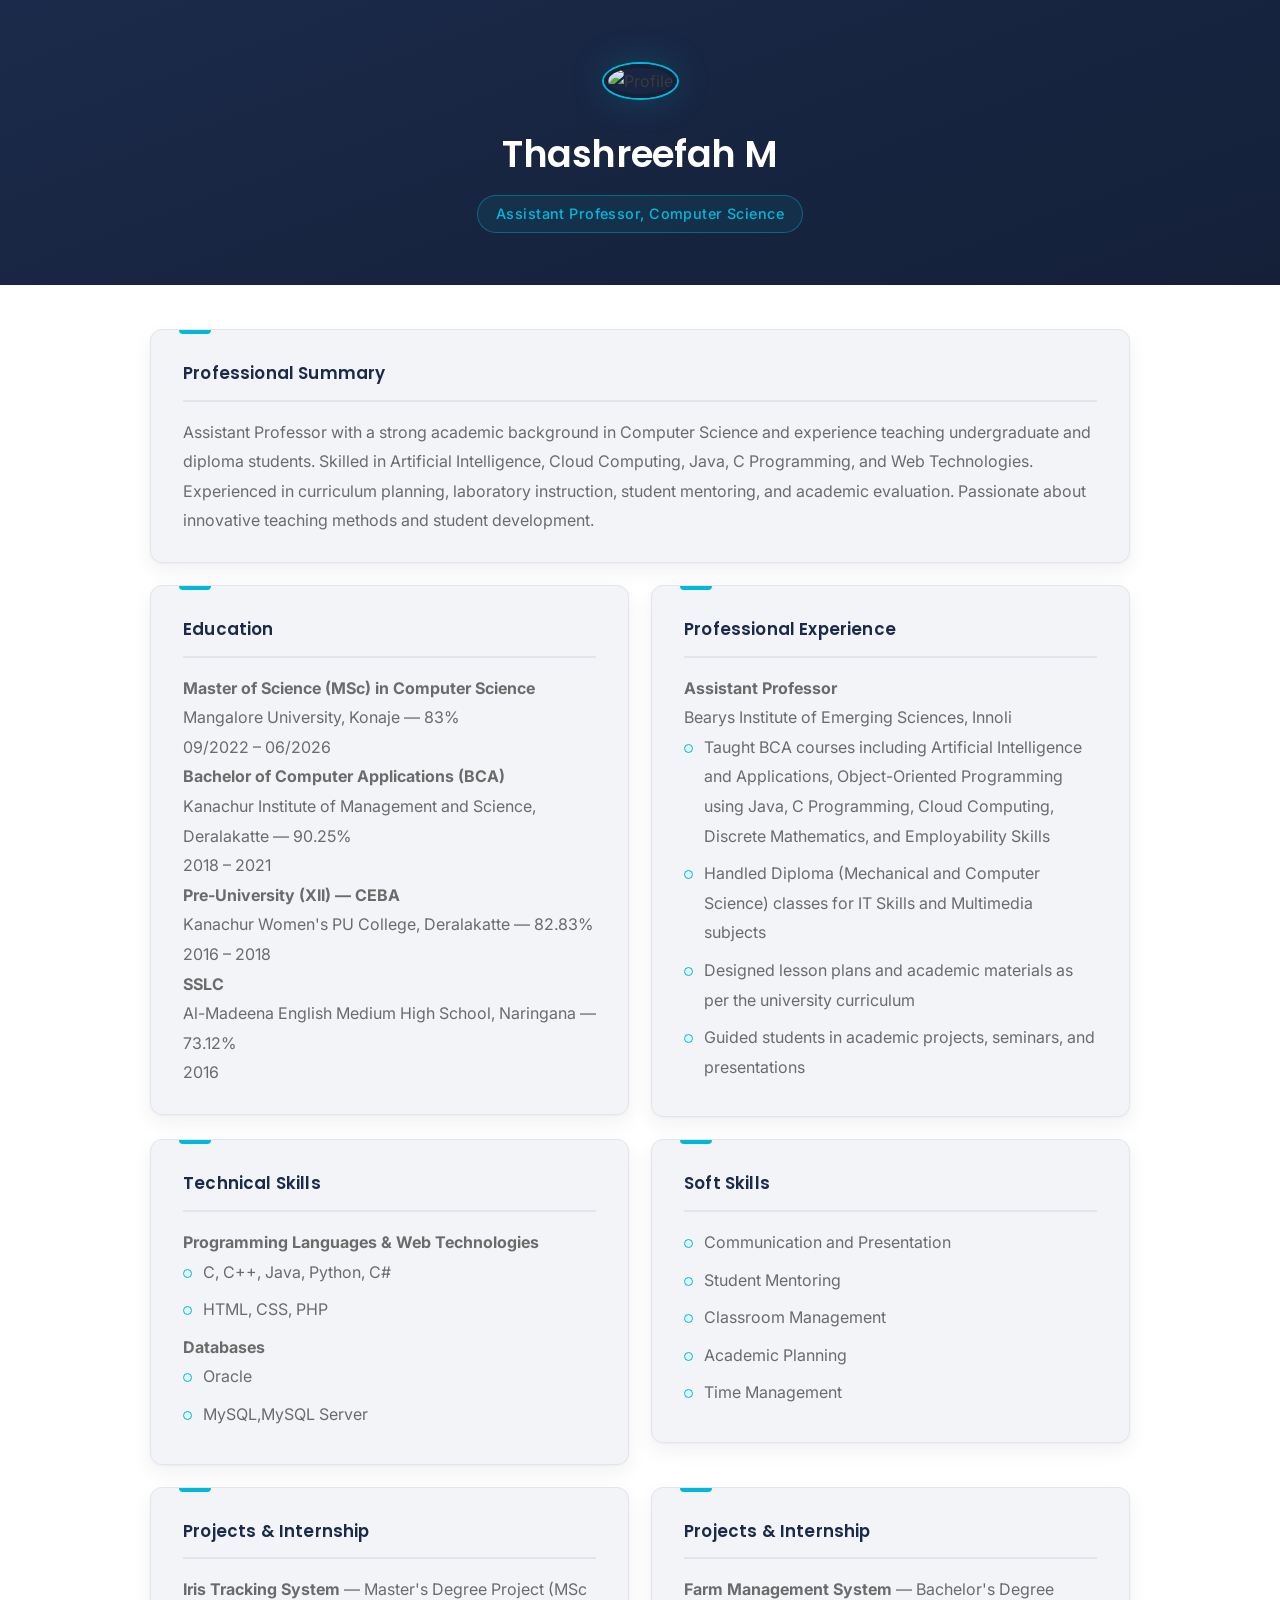
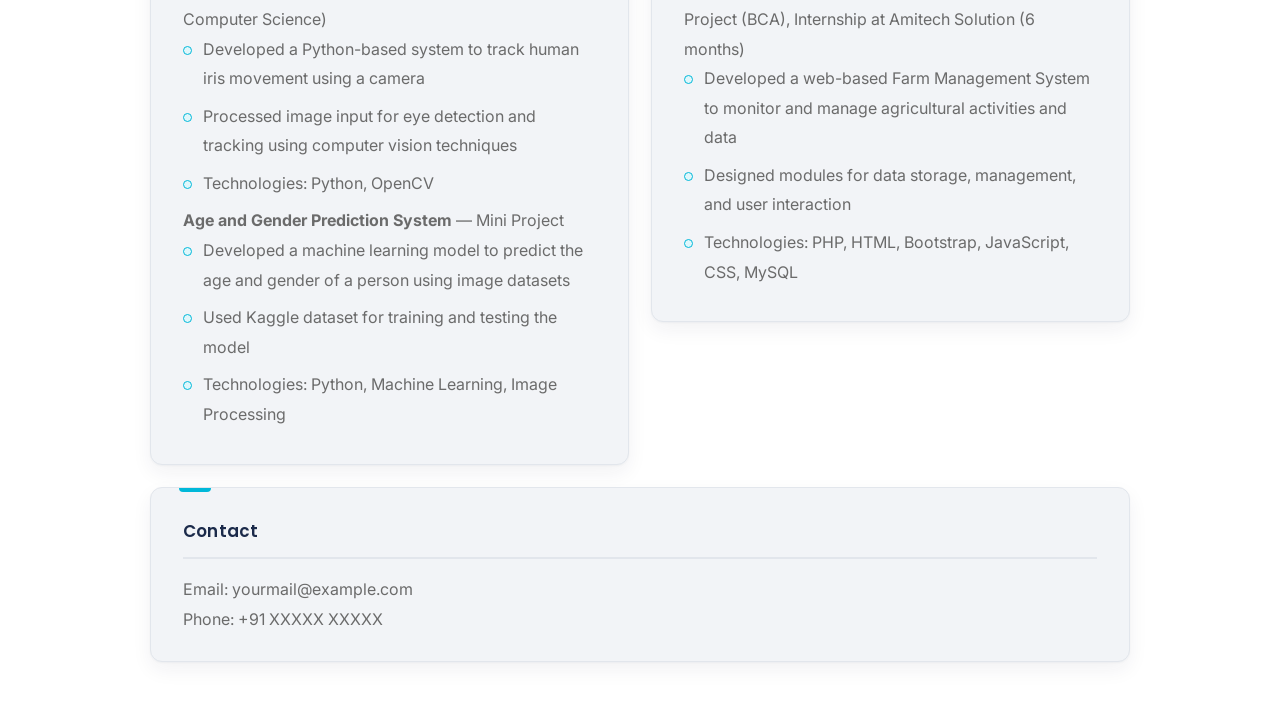
==== index.html @ 93fcc046 "Auto-update from Notepad" ====
<!DOCTYPE html>
<html lang="en">
<head>
    <meta charset="UTF-8">
    <meta name="viewport" content="width=device-width, initial-scale=1.0">
    <title>Thashreefah Portfolio Builder</title>
    <link rel="stylesheet" href="style.css">
</head>
<body>

    <header>
        <img src="https://encrypted-tbn0.gstatic.com/images?q=tbn:ANd9GcSaSBQz4oSU9TeD-YvxP1p_onWoMlf-7y-4Galllqhs5w&s" id="profileImage" alt="Profile">
        
        <h1 contenteditable="true">Thashreefah M</h1>
        
        <p contenteditable="true">
            Assistant Professor, Computer Science
        </p>
    </header>

    <div class="toolbar edit-only">
        <button onclick="addSection()">Add Section</button>
        <button onclick="savePortfolio()">Save Portfolio</button>
        <button onclick="downloadPDF()">Download PDF</button>
    </div>

    <main id="portfolio">

        <!-- PROFESSIONAL SUMMARY -->
        <section class="card" draggable="true">
            <div class="actions">
                <button onclick="deleteSection(this)">Delete</button>
            </div>

            <h2 contenteditable="true">Professional Summary</h2>

            <p contenteditable="true">
                Assistant Professor with a strong academic background in Computer Science
                and experience teaching undergraduate and diploma students. Skilled in
                Artificial Intelligence, Cloud Computing, Java, C Programming, and Web
                Technologies. Experienced in curriculum planning, laboratory instruction,
                student mentoring, and academic evaluation. Passionate about innovative
                teaching methods and student development.
            </p>
        </section>

        <!-- EDUCATION -->
        <section class="card" draggable="true">
            <div class="actions">
                <button onclick="deleteSection(this)">Delete</button>
            </div>

            <h2 contenteditable="true">Education</h2>

            <p contenteditable="true">
                <strong>Master of Science (MSc) in Computer Science</strong><br>
                Mangalore University, Konaje &mdash; 83%<br>
                09/2022 &ndash; 06/2026
            </p>

            <p contenteditable="true">
                <strong>Bachelor of Computer Applications (BCA)</strong><br>
                Kanachur Institute of Management and Science, Deralakatte &mdash; 90.25%<br>
                2018 &ndash; 2021
            </p>

            <p contenteditable="true">
                <strong>Pre-University (XII) &mdash; CEBA</strong><br>
                Kanachur Women's PU College, Deralakatte &mdash; 82.83%<br>
                2016 &ndash; 2018
            </p>

            <p contenteditable="true">
                <strong>SSLC</strong><br>
                Al-Madeena English Medium High School, Naringana &mdash; 73.12%<br>
                2016
            </p>
        </section>

        <!-- EXPERIENCE -->
        <section class="card" draggable="true">
            <div class="actions">
                <button onclick="deleteSection(this)">Delete</button>
            </div>

            <h2 contenteditable="true">Professional Experience</h2>

            <p contenteditable="true">
                <strong>Assistant Professor</strong><br>
                Bearys Institute of Emerging Sciences, Innoli
            </p>

            <ul contenteditable="true">
                <li>Taught BCA courses including Artificial Intelligence and Applications, Object-Oriented Programming using Java, C Programming, Cloud Computing, Discrete Mathematics, and Employability Skills</li>
                <li>Handled Diploma (Mechanical and Computer Science) classes for IT Skills and Multimedia subjects</li>
                <li>Designed lesson plans and academic materials as per the university curriculum</li>
                 <li>Guided students in academic projects, seminars, and presentations</li>
            </ul>
        </section>

        <!-- TECHNICAL SKILLS -->
        <section class="card" draggable="true">
            <div class="actions">
                <button onclick="deleteSection(this)">Delete</button>
            </div>

            <h2 contenteditable="true">Technical Skills</h2>

            <p contenteditable="true">
                <strong>Programming Languages &amp; Web Technologies</strong>
            </p>
            <ul contenteditable="true">
                <li>C, C++, Java, Python, C#</li>
                <li>HTML, CSS, PHP</li>
            </ul>

            <p contenteditable="true">
                <strong>Databases</strong>
            </p>
            <ul contenteditable="true">
                <li>Oracle</li>
                <li>MySQL,MySQL Server</li>
            </ul>
        </section>

        <!-- SOFT SKILLS -->
        <section class="card" draggable="true">
            <div class="actions">
                <button onclick="deleteSection(this)">Delete</button>
            </div>

            <h2 contenteditable="true">Soft Skills</h2>

            <ul contenteditable="true">
                <li>Communication and Presentation</li>
                <li>Student Mentoring</li>
                <li>Classroom Management</li>
                <li>Academic Planning</li>
                <li>Time Management</li>
            </ul>
        </section>

        <!-- PROJECTS -->
        <section class="card" draggable="true">
            <div class="actions">
                <button onclick="deleteSection(this)">Delete</button>
            </div>

            <h2 contenteditable="true">Projects &amp; Internship</h2>

            <p contenteditable="true">
                <strong>Iris Tracking System</strong> &mdash; Master's Degree Project (MSc Computer Science)
            </p>
            <ul contenteditable="true">
                <li>Developed a Python-based system to track human iris movement using a camera</li>
                <li>Processed image input for eye detection and tracking using computer vision techniques</li>
                <li>Technologies: Python, OpenCV</li>
            </ul>

            <p contenteditable="true">
                <strong>Age and Gender Prediction System</strong> &mdash; Mini Project
            </p>
            <ul contenteditable="true">
                <li>Developed a machine learning model to predict the age and gender of a person using image datasets</li>
                <li>Used Kaggle dataset for training and testing the model</li>
                <li>Technologies: Python, Machine Learning, Image Processing</li>
            </ul>
</section>

 <!-- PROJECTS -->
        <section class="card" draggable="true">
            <div class="actions">
                <button onclick="deleteSection(this)">Delete</button>
            </div>
            <h2 contenteditable="true">Projects &amp; Internship</h2>

            <p contenteditable="true">
                <strong>Farm Management System</strong> &mdash; Bachelor's Degree Project (BCA), Internship at Amitech Solution (6 months)
            </p>
            <ul contenteditable="true">
                <li>Developed a web-based Farm Management System to monitor and manage agricultural activities and data</li>
                <li>Designed modules for data storage, management, and user interaction</li>
                <li>Technologies: PHP, HTML, Bootstrap, JavaScript, CSS, MySQL</li>
            </ul>
        </section>

        <!-- CONTACT -->
        <section class="card" draggable="true">
            <div class="actions">
                <button onclick="deleteSection(this)">Delete</button>
            </div>

            <h2 contenteditable="true">Contact</h2>

            <p contenteditable="true">
                Email: yourmail@example.com
            </p>

            <p contenteditable="true">
                Phone: +91 XXXXX XXXXX
            </p>
        </section>

    </main>

    <script src="script.js"></script>

</body>
</html>
---- style.css ----
@import url('https://fonts.googleapis.com/css2?family=Poppins:wght@500;600;700&family=Inter:wght@400;500;600&display=swap');

:root{
    --white:#FFFFFF;
    --navy:#1B2A4A;
    --navy-deep:#142038;
    --cyan:#00B8D9;
    --cyan-deep:#0095B0;
    --cyan-soft:#E0F7FB;
    --text-dark:#3A3A3A;
    --text-soft:#6B6B6B;
    --card-bg:#F2F4F7;
    --card-border:#E2E6EC;
    --danger:#D9534F;
    --danger-bg:#FBE9E8;
    --radius:12px;
    --shadow: 0 1px 2px rgba(27,42,74,0.04), 0 8px 20px rgba(27,42,74,0.06);
    --shadow-hover: 0 4px 8px rgba(27,42,74,0.06), 0 16px 32px rgba(27,42,74,0.1);
}

*{
    margin:0;
    padding:0;
    box-sizing:border-box;
}

body{
    font-family:'Inter', -apple-system, BlinkMacSystemFont, sans-serif;
    background:var(--white);
    color:var(--text-dark);
    line-height:1.65;
    -webkit-font-smoothing:antialiased;
}

/* -------------------------
   HEADER / NAVBAR (dark blue)
------------------------- */
header{
    position:relative;
    text-align:center;
    padding:64px 24px 52px;
    background:linear-gradient(160deg, var(--navy) 0%, var(--navy-deep) 100%);
}

#profileImage{
    width:148px;
    height:148px;
    border-radius:50%;
    object-fit:cover;
    border:4px solid var(--navy-deep);
    box-shadow:0 0 0 2px var(--cyan), 0 0 36px rgba(0,184,217,0.25);
}

header h1{
    font-family:'Poppins', sans-serif;
    font-weight:600;
    font-size:2.3rem;
    color:#FFFFFF;
    margin-top:26px;
    letter-spacing:-0.01em;
}

header p{
    margin-top:10px;
    display:inline-block;
    font-size:0.9rem;
    color:var(--cyan);
    font-weight:500;
    letter-spacing:0.03em;
    padding:6px 18px;
    border:1px solid rgba(0,184,217,0.4);
    border-radius:100px;
    background:rgba(0,184,217,0.08);
}

#imageUpload{
    display:block;
    margin:22px auto 0;
    font-size:0.8rem;
    color:#C7CEDB;
}

/* -------------------------
   TOOLBAR (cyan buttons)
------------------------- */
.toolbar{
    text-align:center;
    padding:22px 16px;
    background:var(--white);
    border-bottom:1px solid var(--card-border);
}

.toolbar button{
    padding:11px 24px;
    margin:4px 6px;
    border:none;
    background:var(--cyan);
    color:#FFFFFF;
    border-radius:8px;
    font-family:'Inter', sans-serif;
    font-size:0.875rem;
    font-weight:600;
    cursor:pointer;
    box-shadow:0 4px 12px rgba(0,184,217,0.25);
    transition:background 0.2s ease, transform 0.15s ease, box-shadow 0.2s ease;
}

.toolbar button:hover{
    background:var(--cyan-deep);
    transform:translateY(-1px);
    box-shadow:0 6px 16px rgba(0,184,217,0.32);
}

/* -------------------------
   PORTFOLIO GRID
------------------------- */
#portfolio{
    width:92%;
    max-width:980px;
    margin:44px auto 0;
    padding-bottom:56px;
    display:grid;
    grid-template-columns:repeat(2, 1fr);
    gap:22px;
    align-items:start;
}

#portfolio .card:first-child,
#portfolio .card:last-child{
    grid-column:1 / -1;
}

/* -------------------------
   CARDS (light gray)
------------------------- */
.card{
    position:relative;
    background:var(--card-bg);
    padding:30px 32px 26px;
    border:1px solid var(--card-border);
    border-radius:var(--radius);
    box-shadow:var(--shadow);
    cursor:move;
    transition:box-shadow 0.25s ease, transform 0.25s ease, border-color 0.25s ease;
}

.card::before{
    content:"";
    position:absolute;
    top:0;
    left:28px;
    width:32px;
    height:4px;
    background:var(--cyan);
    border-radius:0 0 4px 4px;
}

.card:hover{
    box-shadow:var(--shadow-hover);
    transform:translateY(-3px);
    border-color:#D2D8E2;
}

.card h2{
    font-family:'Poppins', sans-serif;
    font-size:1.05rem;
    font-weight:600;
    color:var(--navy);
    letter-spacing:0.01em;
    padding-bottom:12px;
    margin-bottom:16px;
    border-bottom:2px solid var(--card-border);
}

.card p,
.card li{
    font-size:1rem;
    color:var(--text-soft);
    line-height:1.85;
}

.card ul{
    padding-left:0;
    list-style:none;
}

.card li{
    margin-bottom:8px;
    padding-left:20px;
    position:relative;
}

.card li::before{
    content:"";
    position:absolute;
    left:0;
    top:11px;
    width:7px;
    height:7px;
    border-radius:50%;
    background:var(--cyan-soft);
    border:1.5px solid var(--cyan);
}

/* -------------------------
   DELETE BUTTON / ACTIONS
------------------------- */
.actions{
    text-align:right;
    margin-bottom:8px;
}

.actions button{
    background:transparent;
    color:var(--danger);
    border:1px solid #E8C5C3;
    padding:6px 14px;
    border-radius:6px;
    font-size:0.78rem;
    font-weight:500;
    cursor:pointer;
    transition:background 0.2s ease, color 0.2s ease;
}

.actions button:hover{
    background:var(--danger-bg);
    border-color:var(--danger);
}

/* -------------------------
   EDITABLE AREAS
------------------------- */
[contenteditable="true"]{
    outline:none;
    border-radius:5px;
    transition:background 0.15s ease;
}

[contenteditable="true"]:hover{
    background:#E8EDF2;
}

[contenteditable="true"]:focus{
    background:var(--cyan-soft);
    box-shadow:0 0 0 2px var(--cyan);
}

header [contenteditable="true"]:hover{
    background:rgba(255,255,255,0.08);
}

header [contenteditable="true"]:focus{
    background:rgba(255,255,255,0.1);
    box-shadow:0 0 0 2px var(--cyan);
}

/* -------------------------
   DRAG EFFECT
------------------------- */
.dragging{
    opacity:0.45;
    border:2px dashed var(--cyan);
}

/* -------------------------
   MOBILE
------------------------- */
@media(max-width:760px){
    #portfolio{
        grid-template-columns:1fr;
        width:92%;
        margin:32px auto 0;
        gap:18px;
    }

    #portfolio .card:first-child,
    #portfolio .card:last-child{
        grid-column:auto;
    }

    header{
        padding:48px 20px 40px;
    }

    header h1{
        font-size:1.8rem;
    }

    #profileImage{
        width:114px;
        height:114px;
    }

    .card{
        padding:24px 22px;
    }

    .toolbar button{
        display:block;
        width:100%;
        margin:8px 0;
    }
}

/* -------------------------
   PRINT
------------------------- */
@media print {
    .toolbar,
    #imageUpload,
    .actions {
        display: none;
    }
    body {
        background: #fff;
    }
    header{
        background:#fff !important;
    }
    header h1, header p{
        color:#111 !important;
    }
    #portfolio{
        grid-template-columns:1fr;
    }
    .card {
        box-shadow: none;
        border:1px solid #ccc;
        background:#fff;
        break-inside: avoid;
    }
}
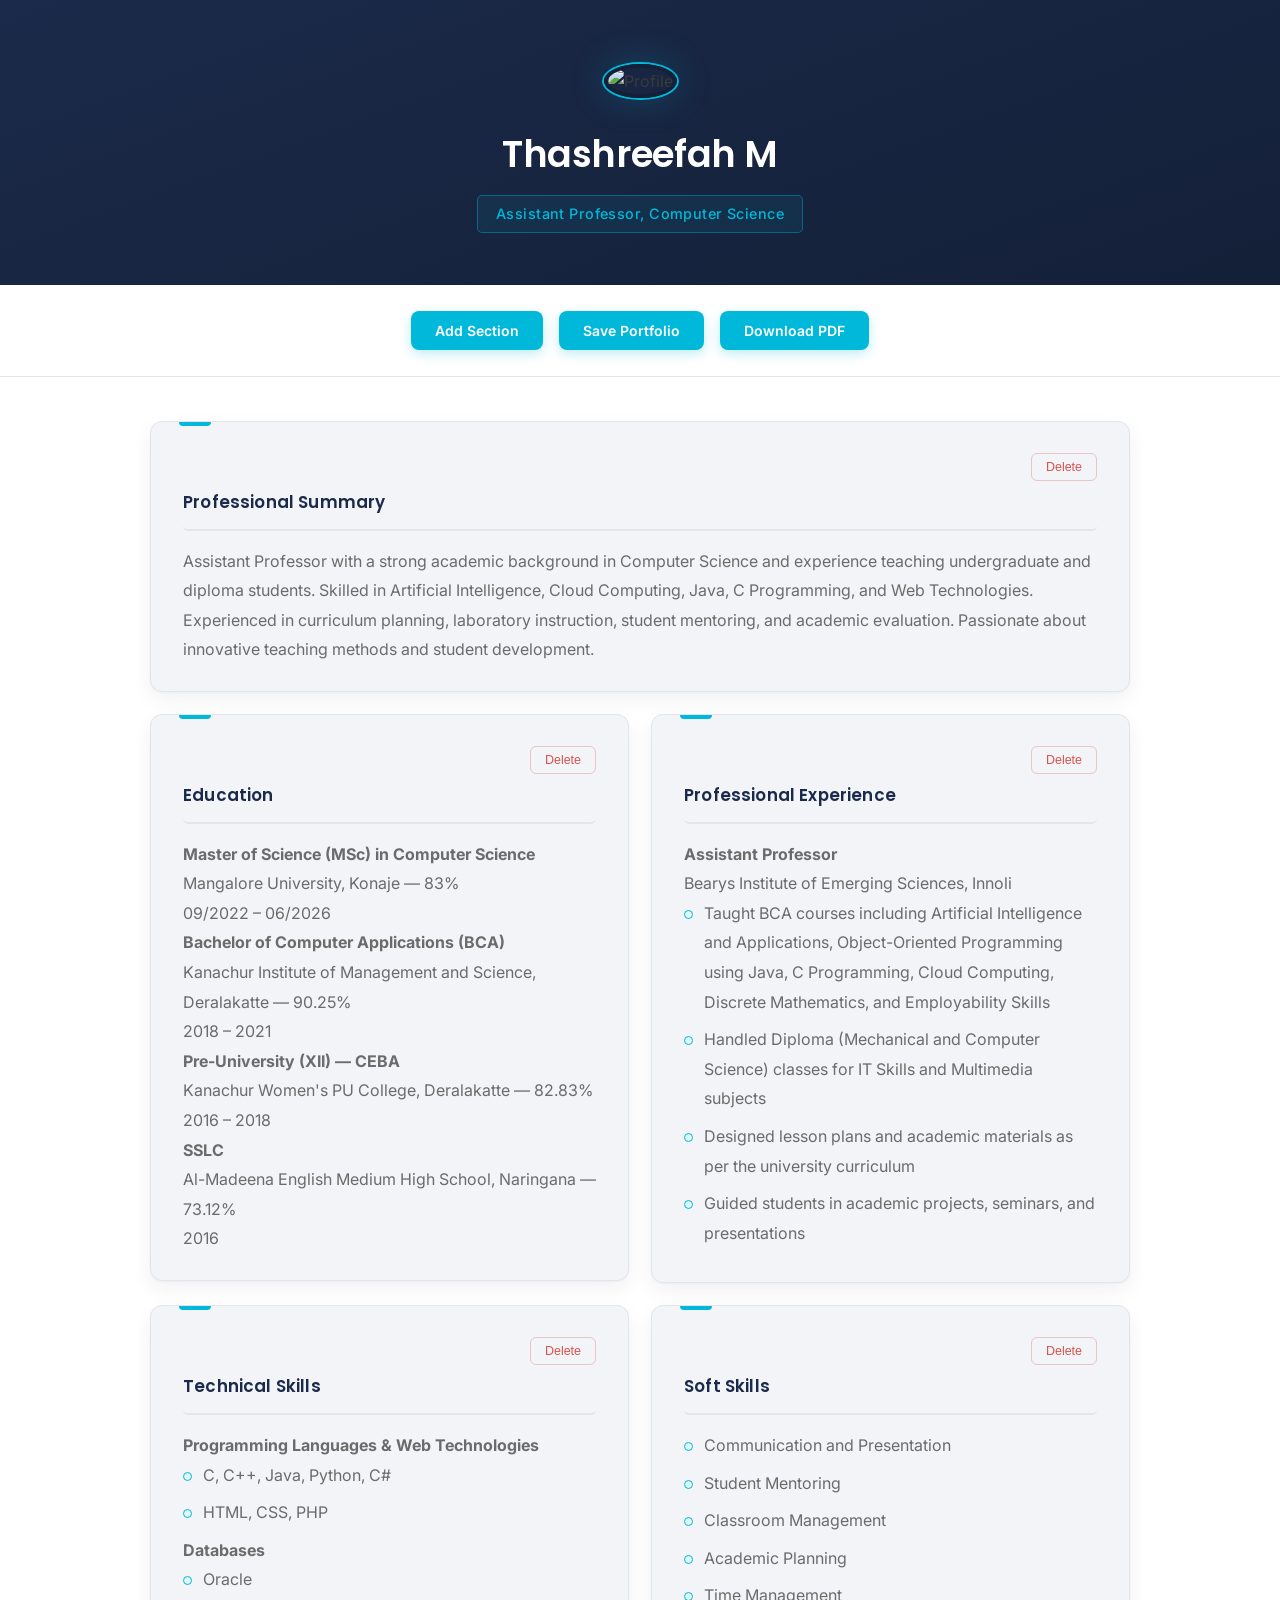
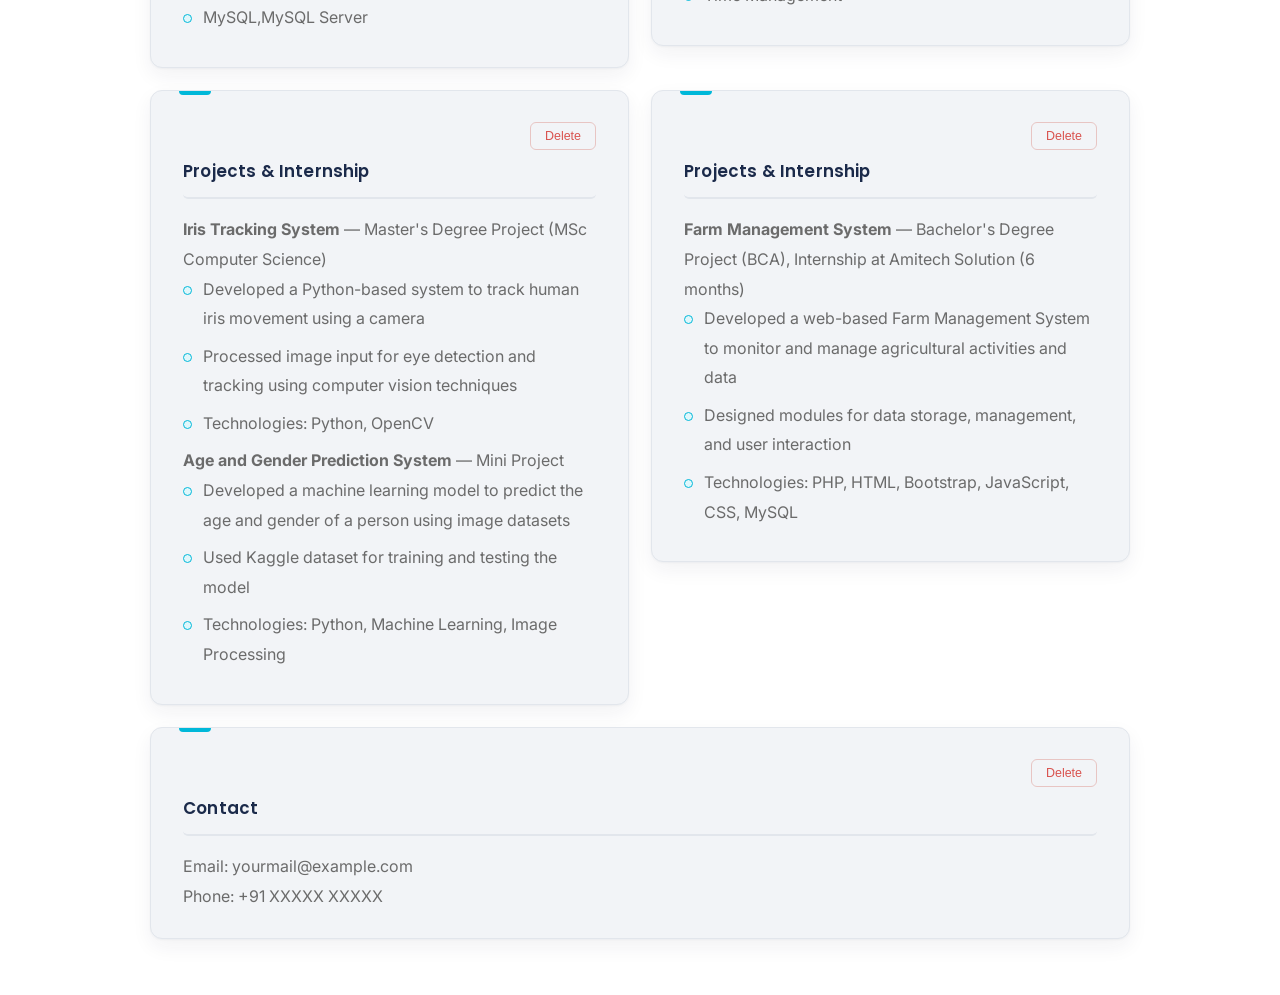
==== commit 4c7c62e4: "Manual update" ====
--- a/index.html
+++ b/index.html
@@ -16,6 +16,8 @@
         <p contenteditable="true">
             Assistant Professor, Computer Science
         </p>
+
+        
     </header>
 
     <div class="toolbar edit-only">
@@ -202,7 +204,9 @@
         </section>
 
     </main>
-
+<script src="https://cdn.jsdelivr.net/npm/@supabase/supabase-js@2"></script>
+    
+    
     <script src="script.js"></script>
 
 </body>
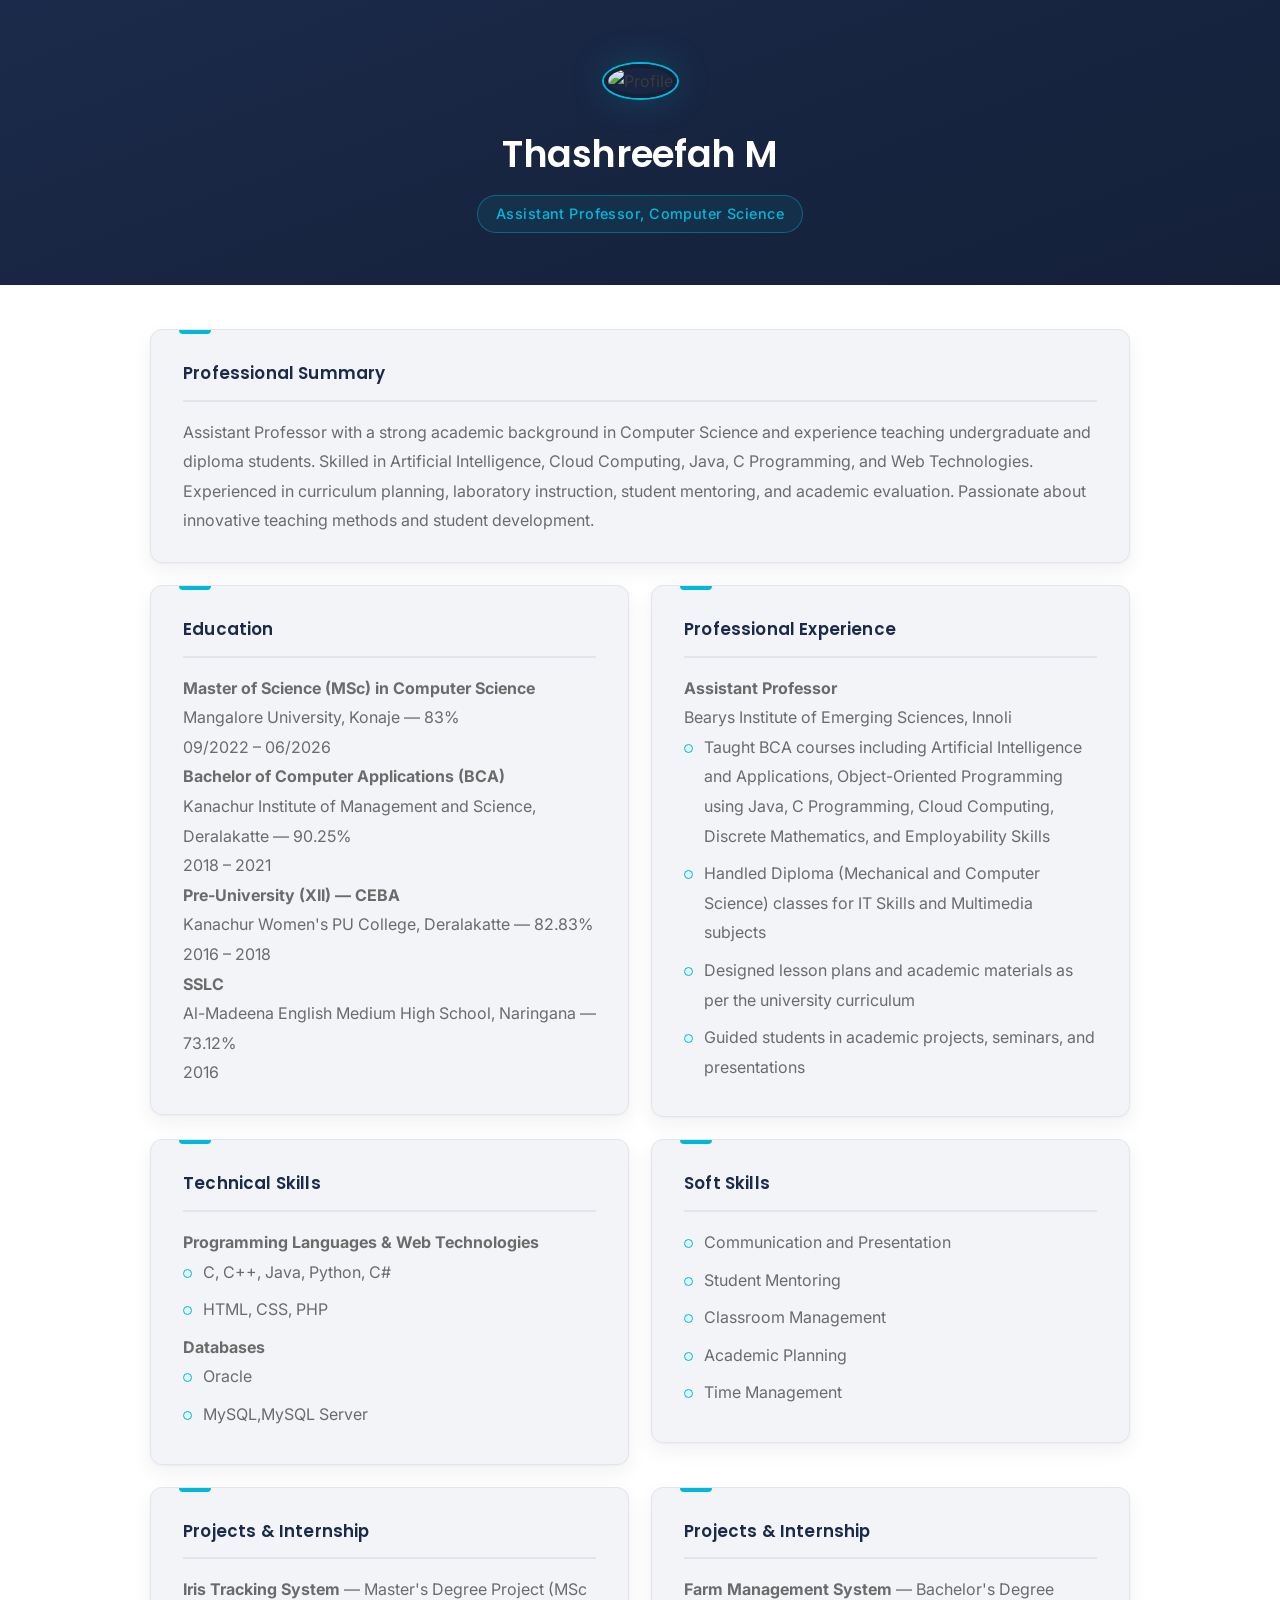
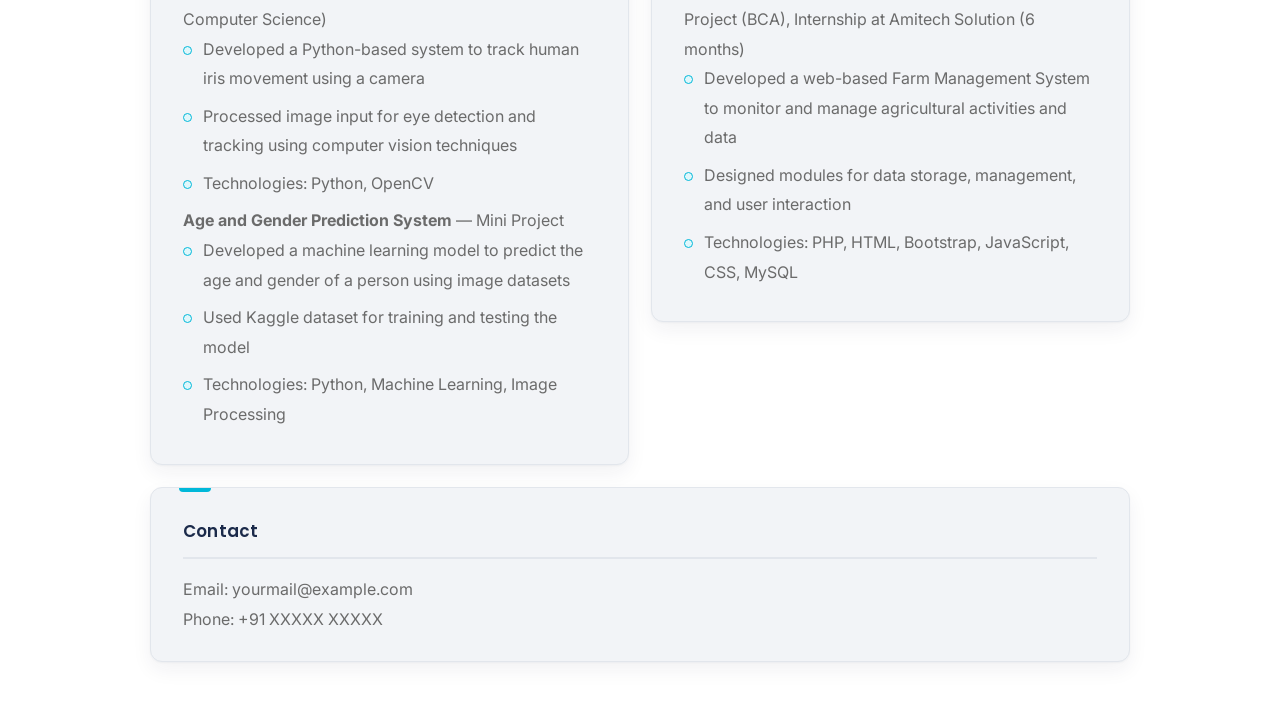
==== commit 73dfe05e: "Manual update" ====
--- a/index.html
+++ b/index.html
@@ -204,9 +204,7 @@
         </section>
 
     </main>
-<script src="https://cdn.jsdelivr.net/npm/@supabase/supabase-js@2"></script>
-    
-    
+   
     <script src="script.js"></script>
 
 </body>
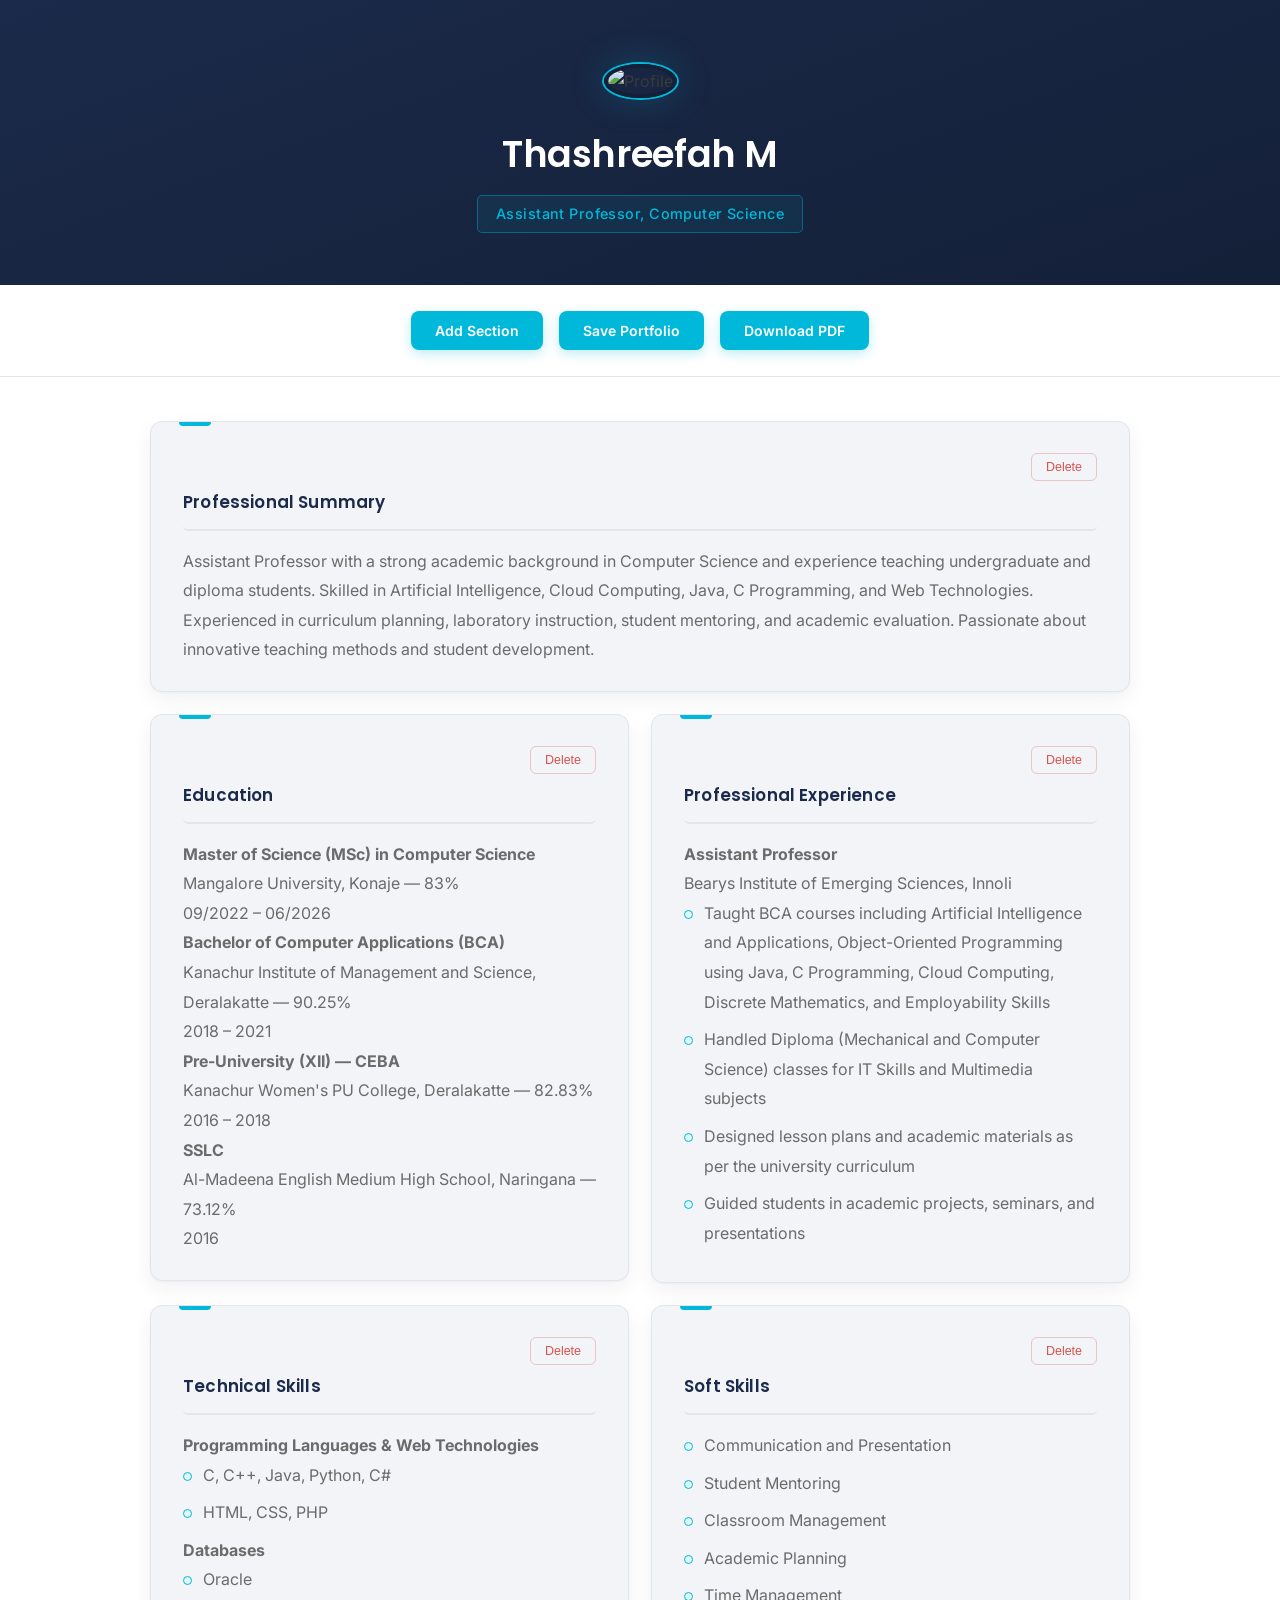
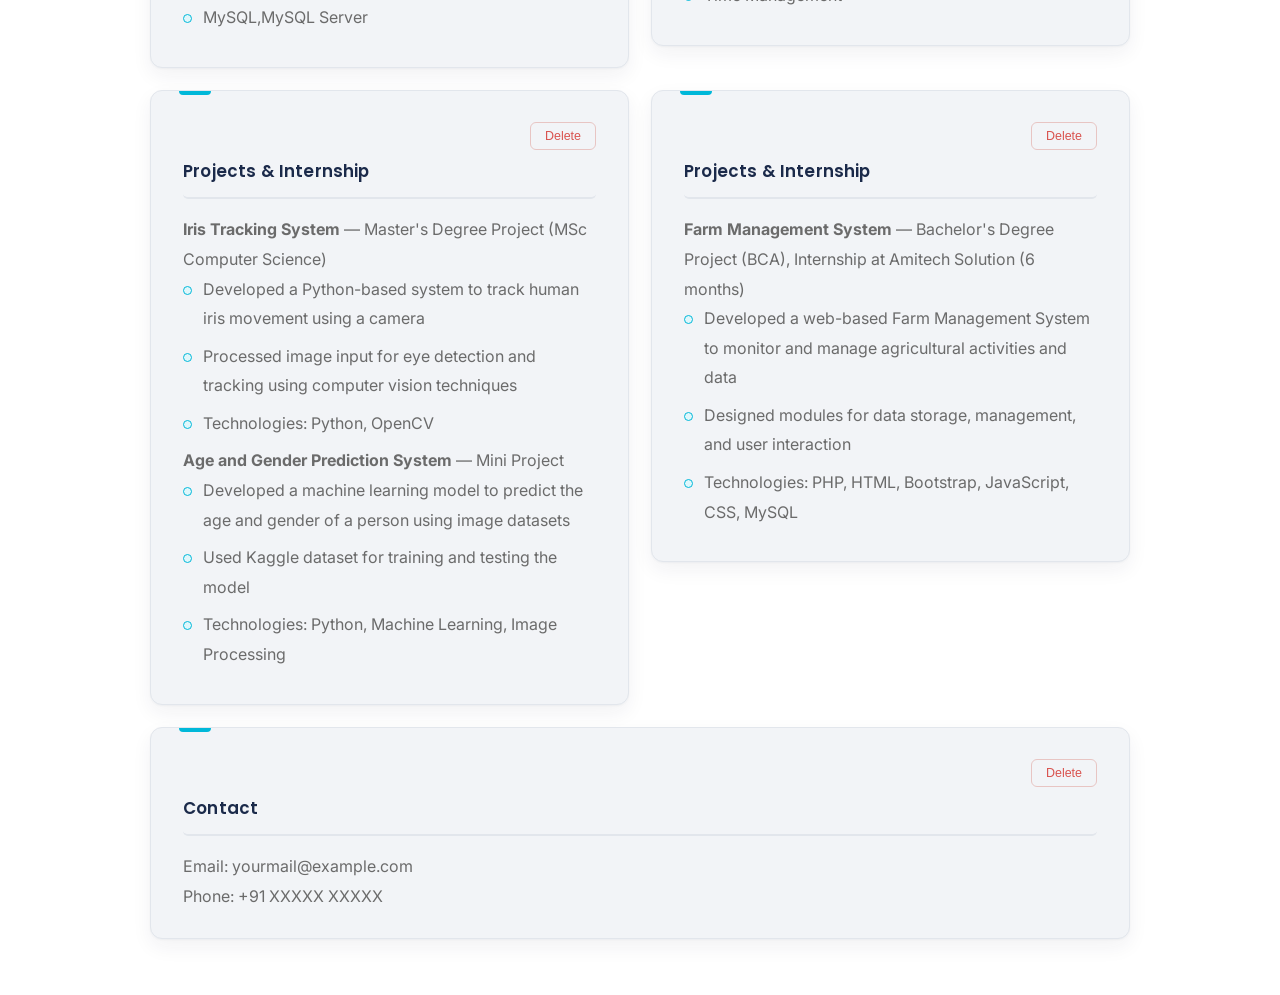
==== commit 380170ca: "Manual update" ====
--- a/index.html
+++ b/index.html
@@ -204,7 +204,9 @@
         </section>
 
     </main>
-   
+<script src="https://cdn.jsdelivr.net/npm/@supabase/supabase-js@2"></script>
+    
+      
     <script src="script.js"></script>
 
 </body>
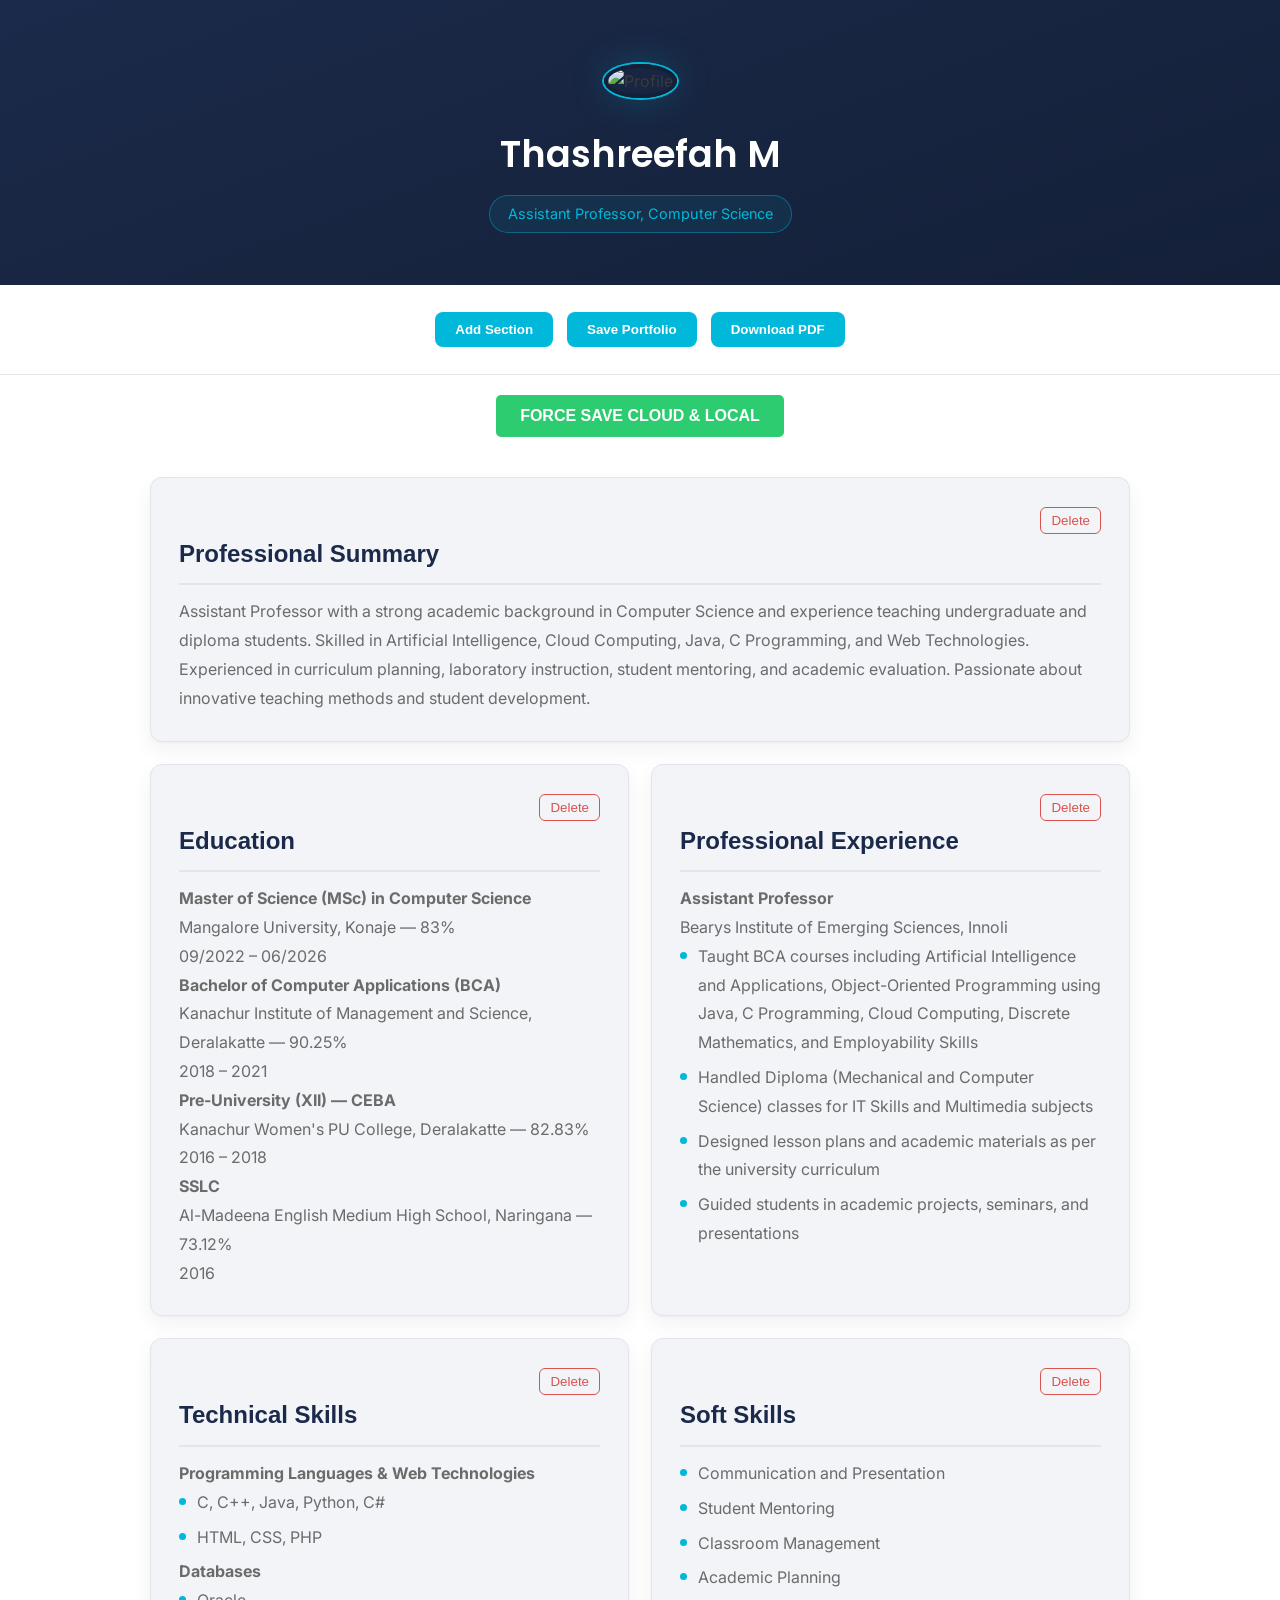
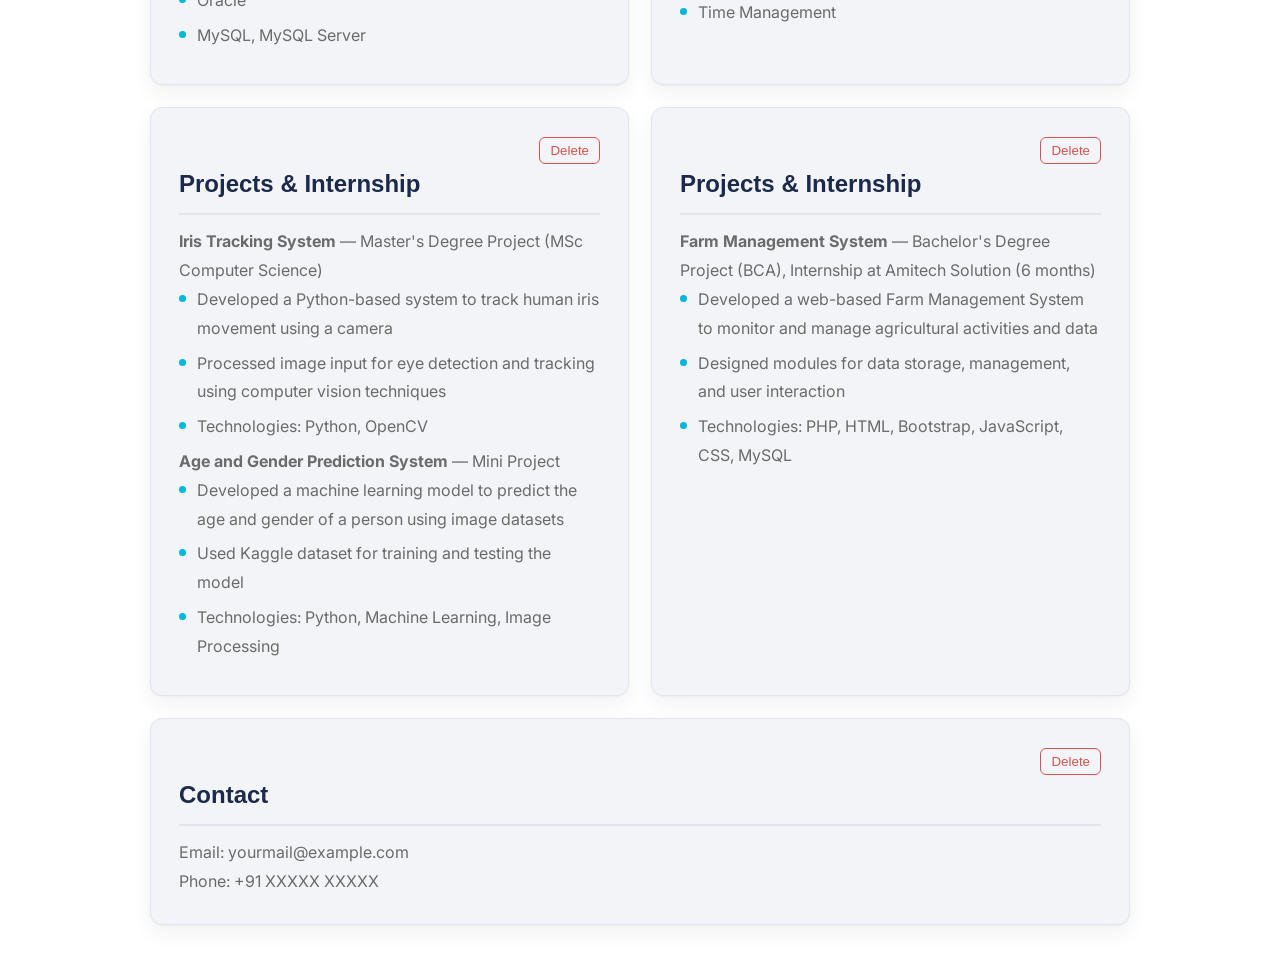
==== commit e60e7c53: "Manual update" ====
--- a/index.html
+++ b/index.html
@@ -10,14 +10,8 @@
 
     <header>
         <img src="https://encrypted-tbn0.gstatic.com/images?q=tbn:ANd9GcSaSBQz4oSU9TeD-YvxP1p_onWoMlf-7y-4Galllqhs5w&s" id="profileImage" alt="Profile">
-        
         <h1 contenteditable="true">Thashreefah M</h1>
-        
-        <p contenteditable="true">
-            Assistant Professor, Computer Science
-        </p>
-
-        
+        <p contenteditable="true">Assistant Professor, Computer Science</p>
     </header>
 
     <div class="toolbar edit-only">
@@ -26,16 +20,19 @@
         <button onclick="downloadPDF()">Download PDF</button>
     </div>
 
+    <div class="edit-only" style="text-align: center; margin: 20px 0;">
+        <button onclick="savePortfolio()" style="padding: 12px 24px; background: #2ecc71; color: white; font-weight: bold; border: none; border-radius: 5px; cursor: pointer; font-size: 16px; boxShadow: 0 4px 6px rgba(0,0,0,0.1);">
+            FORCE SAVE CLOUD & LOCAL
+        </button>
+    </div>
+
     <main id="portfolio">
 
-        <!-- PROFESSIONAL SUMMARY -->
         <section class="card" draggable="true">
             <div class="actions">
                 <button onclick="deleteSection(this)">Delete</button>
             </div>
-
             <h2 contenteditable="true">Professional Summary</h2>
-
             <p contenteditable="true">
                 Assistant Professor with a strong academic background in Computer Science
                 and experience teaching undergraduate and diploma students. Skilled in
@@ -46,32 +43,26 @@
             </p>
         </section>
 
-        <!-- EDUCATION -->
         <section class="card" draggable="true">
             <div class="actions">
                 <button onclick="deleteSection(this)">Delete</button>
             </div>
-
             <h2 contenteditable="true">Education</h2>
-
             <p contenteditable="true">
                 <strong>Master of Science (MSc) in Computer Science</strong><br>
                 Mangalore University, Konaje &mdash; 83%<br>
                 09/2022 &ndash; 06/2026
             </p>
-
             <p contenteditable="true">
                 <strong>Bachelor of Computer Applications (BCA)</strong><br>
                 Kanachur Institute of Management and Science, Deralakatte &mdash; 90.25%<br>
                 2018 &ndash; 2021
             </p>
-
             <p contenteditable="true">
                 <strong>Pre-University (XII) &mdash; CEBA</strong><br>
                 Kanachur Women's PU College, Deralakatte &mdash; 82.83%<br>
                 2016 &ndash; 2018
             </p>
-
             <p contenteditable="true">
                 <strong>SSLC</strong><br>
                 Al-Madeena English Medium High School, Naringana &mdash; 73.12%<br>
@@ -79,60 +70,45 @@
             </p>
         </section>
 
-        <!-- EXPERIENCE -->
         <section class="card" draggable="true">
             <div class="actions">
                 <button onclick="deleteSection(this)">Delete</button>
             </div>
-
             <h2 contenteditable="true">Professional Experience</h2>
-
             <p contenteditable="true">
                 <strong>Assistant Professor</strong><br>
                 Bearys Institute of Emerging Sciences, Innoli
             </p>
-
             <ul contenteditable="true">
                 <li>Taught BCA courses including Artificial Intelligence and Applications, Object-Oriented Programming using Java, C Programming, Cloud Computing, Discrete Mathematics, and Employability Skills</li>
                 <li>Handled Diploma (Mechanical and Computer Science) classes for IT Skills and Multimedia subjects</li>
                 <li>Designed lesson plans and academic materials as per the university curriculum</li>
-                 <li>Guided students in academic projects, seminars, and presentations</li>
+                <li>Guided students in academic projects, seminars, and presentations</li>
             </ul>
         </section>
 
-        <!-- TECHNICAL SKILLS -->
         <section class="card" draggable="true">
             <div class="actions">
                 <button onclick="deleteSection(this)">Delete</button>
             </div>
-
             <h2 contenteditable="true">Technical Skills</h2>
-
-            <p contenteditable="true">
-                <strong>Programming Languages &amp; Web Technologies</strong>
-            </p>
+            <p contenteditable="true"><strong>Programming Languages &amp; Web Technologies</strong></p>
             <ul contenteditable="true">
                 <li>C, C++, Java, Python, C#</li>
                 <li>HTML, CSS, PHP</li>
             </ul>
-
-            <p contenteditable="true">
-                <strong>Databases</strong>
-            </p>
+            <p contenteditable="true"><strong>Databases</strong></p>
             <ul contenteditable="true">
                 <li>Oracle</li>
-                <li>MySQL,MySQL Server</li>
+                <li>MySQL, MySQL Server</li>
             </ul>
         </section>
 
-        <!-- SOFT SKILLS -->
         <section class="card" draggable="true">
             <div class="actions">
                 <button onclick="deleteSection(this)">Delete</button>
             </div>
-
             <h2 contenteditable="true">Soft Skills</h2>
-
             <ul contenteditable="true">
                 <li>Communication and Presentation</li>
                 <li>Student Mentoring</li>
@@ -142,14 +118,11 @@
             </ul>
         </section>
 
-        <!-- PROJECTS -->
         <section class="card" draggable="true">
             <div class="actions">
                 <button onclick="deleteSection(this)">Delete</button>
             </div>
-
             <h2 contenteditable="true">Projects &amp; Internship</h2>
-
             <p contenteditable="true">
                 <strong>Iris Tracking System</strong> &mdash; Master's Degree Project (MSc Computer Science)
             </p>
@@ -158,7 +131,6 @@
                 <li>Processed image input for eye detection and tracking using computer vision techniques</li>
                 <li>Technologies: Python, OpenCV</li>
             </ul>
-
             <p contenteditable="true">
                 <strong>Age and Gender Prediction System</strong> &mdash; Mini Project
             </p>
@@ -167,15 +139,13 @@
                 <li>Used Kaggle dataset for training and testing the model</li>
                 <li>Technologies: Python, Machine Learning, Image Processing</li>
             </ul>
-</section>
+        </section>
 
- <!-- PROJECTS -->
         <section class="card" draggable="true">
             <div class="actions">
                 <button onclick="deleteSection(this)">Delete</button>
             </div>
             <h2 contenteditable="true">Projects &amp; Internship</h2>
-
             <p contenteditable="true">
                 <strong>Farm Management System</strong> &mdash; Bachelor's Degree Project (BCA), Internship at Amitech Solution (6 months)
             </p>
@@ -186,28 +156,18 @@
             </ul>
         </section>
 
-        <!-- CONTACT -->
         <section class="card" draggable="true">
             <div class="actions">
                 <button onclick="deleteSection(this)">Delete</button>
             </div>
-
             <h2 contenteditable="true">Contact</h2>
-
-            <p contenteditable="true">
-                Email: yourmail@example.com
-            </p>
-
-            <p contenteditable="true">
-                Phone: +91 XXXXX XXXXX
-            </p>
+            <p contenteditable="true">Email: yourmail@example.com</p>
+            <p contenteditable="true">Phone: +91 XXXXX XXXXX</p>
         </section>
 
     </main>
-<script src="https://cdn.jsdelivr.net/npm/@supabase/supabase-js@2"></script>
-    
-      
-    <script src="script.js"></script>
 
+   <script src="https://cdn.jsdelivr.net/npm/@supabase/supabase-js@2"></script>
+<script src="script.js"></script>
 </body>
-</html>
+</html>
--- a/style.css
+++ b/style.css
@@ -1,332 +1,245 @@
 @import url('https://fonts.googleapis.com/css2?family=Poppins:wght@500;600;700&family=Inter:wght@400;500;600&display=swap');
 
-:root{
-    --white:#FFFFFF;
-    --navy:#1B2A4A;
-    --navy-deep:#142038;
-    --cyan:#00B8D9;
-    --cyan-deep:#0095B0;
-    --cyan-soft:#E0F7FB;
-    --text-dark:#3A3A3A;
-    --text-soft:#6B6B6B;
-    --card-bg:#F2F4F7;
-    --card-border:#E2E6EC;
-    --danger:#D9534F;
-    --danger-bg:#FBE9E8;
-    --radius:12px;
+/* =========================
+VARIABLES
+========================= */
+:root {
+    --white: #FFFFFF;
+    --navy: #1B2A4A;
+    --navy-deep: #142038;
+    --cyan: #00B8D9;
+    --cyan-deep: #0095B0;
+    --cyan-soft: #E0F7FB;
+    --text-dark: #3A3A3A;
+    --text-soft: #6B6B6B;
+    --card-bg: #F2F4F7;
+    --card-border: #E2E6EC;
+    --danger: #D9534F;
+    --danger-bg: #FBE9E8;
+    --radius: 12px;
     --shadow: 0 1px 2px rgba(27,42,74,0.04), 0 8px 20px rgba(27,42,74,0.06);
     --shadow-hover: 0 4px 8px rgba(27,42,74,0.06), 0 16px 32px rgba(27,42,74,0.1);
 }
 
-*{
-    margin:0;
-    padding:0;
-    box-sizing:border-box;
-}
-
-body{
-    font-family:'Inter', -apple-system, BlinkMacSystemFont, sans-serif;
-    background:var(--white);
-    color:var(--text-dark);
-    line-height:1.65;
-    -webkit-font-smoothing:antialiased;
-}
-
-/* -------------------------
-   HEADER / NAVBAR (dark blue)
-------------------------- */
-header{
-    position:relative;
-    text-align:center;
-    padding:64px 24px 52px;
-    background:linear-gradient(160deg, var(--navy) 0%, var(--navy-deep) 100%);
-}
-
-#profileImage{
-    width:148px;
-    height:148px;
-    border-radius:50%;
-    object-fit:cover;
-    border:4px solid var(--navy-deep);
-    box-shadow:0 0 0 2px var(--cyan), 0 0 36px rgba(0,184,217,0.25);
-}
-
-header h1{
-    font-family:'Poppins', sans-serif;
-    font-weight:600;
-    font-size:2.3rem;
-    color:#FFFFFF;
-    margin-top:26px;
-    letter-spacing:-0.01em;
-}
-
-header p{
-    margin-top:10px;
-    display:inline-block;
-    font-size:0.9rem;
-    color:var(--cyan);
-    font-weight:500;
-    letter-spacing:0.03em;
-    padding:6px 18px;
-    border:1px solid rgba(0,184,217,0.4);
-    border-radius:100px;
-    background:rgba(0,184,217,0.08);
-}
-
-#imageUpload{
-    display:block;
-    margin:22px auto 0;
-    font-size:0.8rem;
-    color:#C7CEDB;
-}
-
-/* -------------------------
-   TOOLBAR (cyan buttons)
-------------------------- */
-.toolbar{
-    text-align:center;
-    padding:22px 16px;
-    background:var(--white);
-    border-bottom:1px solid var(--card-border);
-}
-
-.toolbar button{
-    padding:11px 24px;
-    margin:4px 6px;
-    border:none;
-    background:var(--cyan);
-    color:#FFFFFF;
-    border-radius:8px;
-    font-family:'Inter', sans-serif;
-    font-size:0.875rem;
-    font-weight:600;
-    cursor:pointer;
-    box-shadow:0 4px 12px rgba(0,184,217,0.25);
-    transition:background 0.2s ease, transform 0.15s ease, box-shadow 0.2s ease;
-}
-
-.toolbar button:hover{
-    background:var(--cyan-deep);
-    transform:translateY(-1px);
-    box-shadow:0 6px 16px rgba(0,184,217,0.32);
-}
-
-/* -------------------------
-   PORTFOLIO GRID
-------------------------- */
-#portfolio{
-    width:92%;
-    max-width:980px;
-    margin:44px auto 0;
-    padding-bottom:56px;
-    display:grid;
-    grid-template-columns:repeat(2, 1fr);
-    gap:22px;
-    align-items:start;
-}
-
+/* =========================
+GLOBAL
+========================= */
+* {
+    margin: 0;
+    padding: 0;
+    box-sizing: border-box;
+}
+
+body {
+    font-family: 'Inter', -apple-system, BlinkMacSystemFont, sans-serif;
+    background: var(--white);
+    color: var(--text-dark);
+    line-height: 1.65;
+    -webkit-font-smoothing: antialiased;
+}
+
+/* =========================
+HEADER
+========================= */
+header {
+    text-align: center;
+    padding: 64px 24px 52px;
+    background: linear-gradient(160deg, var(--navy), var(--navy-deep));
+}
+
+#profileImage {
+    width: 148px;
+    height: 148px;
+    border-radius: 50%;
+    object-fit: cover;
+    border: 4px solid var(--navy-deep);
+    box-shadow: 0 0 0 2px var(--cyan), 0 0 36px rgba(0,184,217,0.25);
+}
+
+header h1 {
+    font-family: 'Poppins', sans-serif;
+    font-size: 2.3rem;
+    font-weight: 600;
+    color: white;
+    margin-top: 26px;
+}
+
+header p {
+    display: inline-block;
+    margin-top: 10px;
+    font-size: 0.9rem;
+    color: var(--cyan);
+    padding: 6px 18px;
+    border-radius: 100px;
+    background: rgba(0,184,217,0.08);
+    border: 1px solid rgba(0,184,217,0.4);
+}
+
+/* =========================
+TOOLBAR
+========================= */
+.toolbar {
+    text-align: center;
+    padding: 22px;
+    border-bottom: 1px solid var(--card-border);
+}
+
+.toolbar button {
+    padding: 10px 20px;
+    margin: 5px;
+    border: none;
+    border-radius: 8px;
+    background: var(--cyan);
+    color: white;
+    font-weight: 600;
+    cursor: pointer;
+}
+
+.toolbar button:hover {
+    background: var(--cyan-deep);
+}
+
+/* =========================
+PORTFOLIO
+========================= */
+#portfolio {
+    width: 92%;
+    max-width: 980px;
+    margin: 40px auto;
+    display: grid;
+    grid-template-columns: repeat(2, 1fr);
+    gap: 22px;
+}
+
+/* full width cards */
 #portfolio .card:first-child,
-#portfolio .card:last-child{
-    grid-column:1 / -1;
-}
-
-/* -------------------------
-   CARDS (light gray)
-------------------------- */
-.card{
-    position:relative;
-    background:var(--card-bg);
-    padding:30px 32px 26px;
-    border:1px solid var(--card-border);
-    border-radius:var(--radius);
-    box-shadow:var(--shadow);
-    cursor:move;
-    transition:box-shadow 0.25s ease, transform 0.25s ease, border-color 0.25s ease;
-}
-
-.card::before{
-    content:"";
-    position:absolute;
-    top:0;
-    left:28px;
-    width:32px;
-    height:4px;
-    background:var(--cyan);
-    border-radius:0 0 4px 4px;
-}
-
-.card:hover{
-    box-shadow:var(--shadow-hover);
-    transform:translateY(-3px);
-    border-color:#D2D8E2;
-}
-
-.card h2{
-    font-family:'Poppins', sans-serif;
-    font-size:1.05rem;
-    font-weight:600;
-    color:var(--navy);
-    letter-spacing:0.01em;
-    padding-bottom:12px;
-    margin-bottom:16px;
-    border-bottom:2px solid var(--card-border);
-}
-
+#portfolio .card:last-child {
+    grid-column: 1 / -1;
+}
+
+/* =========================
+CARDS
+========================= */
+.card {
+    background: var(--card-bg);
+    padding: 28px;
+    border-radius: var(--radius);
+    border: 1px solid var(--card-border);
+    box-shadow: var(--shadow);
+    transition: 0.3s;
+}
+
+.card:hover {
+    transform: translateY(-3px);
+    box-shadow: var(--shadow-hover);
+}
+
+.card h2 {
+    font-family: 'Poppins', sans-serif;
+    margin-bottom: 12px;
+    padding-bottom: 10px;
+    border-bottom: 2px solid var(--card-border);
+    color: var(--navy);
+}
+
+/* text */
 .card p,
-.card li{
-    font-size:1rem;
-    color:var(--text-soft);
-    line-height:1.85;
-}
-
-.card ul{
-    padding-left:0;
-    list-style:none;
-}
-
-.card li{
-    margin-bottom:8px;
-    padding-left:20px;
-    position:relative;
-}
-
-.card li::before{
-    content:"";
-    position:absolute;
-    left:0;
-    top:11px;
-    width:7px;
-    height:7px;
-    border-radius:50%;
-    background:var(--cyan-soft);
-    border:1.5px solid var(--cyan);
-}
-
-/* -------------------------
-   DELETE BUTTON / ACTIONS
-------------------------- */
-.actions{
-    text-align:right;
-    margin-bottom:8px;
-}
-
-.actions button{
-    background:transparent;
-    color:var(--danger);
-    border:1px solid #E8C5C3;
-    padding:6px 14px;
-    border-radius:6px;
-    font-size:0.78rem;
-    font-weight:500;
-    cursor:pointer;
-    transition:background 0.2s ease, color 0.2s ease;
-}
-
-.actions button:hover{
-    background:var(--danger-bg);
-    border-color:var(--danger);
-}
-
-/* -------------------------
-   EDITABLE AREAS
-------------------------- */
-[contenteditable="true"]{
-    outline:none;
-    border-radius:5px;
-    transition:background 0.15s ease;
-}
-
-[contenteditable="true"]:hover{
-    background:#E8EDF2;
-}
-
-[contenteditable="true"]:focus{
-    background:var(--cyan-soft);
-    box-shadow:0 0 0 2px var(--cyan);
-}
-
-header [contenteditable="true"]:hover{
-    background:rgba(255,255,255,0.08);
-}
-
-header [contenteditable="true"]:focus{
-    background:rgba(255,255,255,0.1);
-    box-shadow:0 0 0 2px var(--cyan);
-}
-
-/* -------------------------
-   DRAG EFFECT
-------------------------- */
-.dragging{
-    opacity:0.45;
-    border:2px dashed var(--cyan);
-}
-
-/* -------------------------
-   MOBILE
-------------------------- */
-@media(max-width:760px){
-    #portfolio{
-        grid-template-columns:1fr;
-        width:92%;
-        margin:32px auto 0;
-        gap:18px;
-    }
-
-    #portfolio .card:first-child,
-    #portfolio .card:last-child{
-        grid-column:auto;
-    }
-
-    header{
-        padding:48px 20px 40px;
-    }
-
-    header h1{
-        font-size:1.8rem;
-    }
-
-    #profileImage{
-        width:114px;
-        height:114px;
-    }
-
-    .card{
-        padding:24px 22px;
-    }
-
-    .toolbar button{
-        display:block;
-        width:100%;
-        margin:8px 0;
-    }
-}
-
-/* -------------------------
-   PRINT
-------------------------- */
+.card li {
+    color: var(--text-soft);
+    line-height: 1.8;
+}
+
+.card ul {
+    list-style: none;
+    padding-left: 0;
+}
+
+.card li {
+    padding-left: 18px;
+    position: relative;
+    margin-bottom: 6px;
+}
+
+.card li::before {
+    content: "";
+    width: 7px;
+    height: 7px;
+    background: var(--cyan);
+    position: absolute;
+    left: 0;
+    top: 10px;
+    border-radius: 50%;
+}
+
+/* =========================
+ACTIONS
+========================= */
+.actions {
+    text-align: right;
+}
+
+.actions button {
+    background: transparent;
+    border: 1px solid var(--danger);
+    color: var(--danger);
+    padding: 5px 10px;
+    border-radius: 6px;
+    cursor: pointer;
+}
+
+.actions button:hover {
+    background: var(--danger-bg);
+}
+
+/* =========================
+EDITABLE FOCUS FIX
+========================= */
+[contenteditable="true"]:focus {
+    outline: 2px solid var(--cyan);
+    background: var(--cyan-soft);
+}
+
+/* =========================
+DRAGGING
+========================= */
+.dragging {
+    opacity: 0.5;
+    border: 2px dashed var(--cyan);
+}
+
+/* =========================
+MOBILE
+========================= */
+@media (max-width: 768px) {
+    #portfolio {
+        grid-template-columns: 1fr;
+    }
+
+    .toolbar button {
+        width: 100%;
+        margin: 6px 0;
+    }
+}
+
+/* =========================
+PRINT
+========================= */
 @media print {
     .toolbar,
-    #imageUpload,
     .actions {
         display: none;
     }
+
     body {
-        background: #fff;
-    }
-    header{
-        background:#fff !important;
-    }
-    header h1, header p{
-        color:#111 !important;
-    }
-    #portfolio{
-        grid-template-columns:1fr;
-    }
+        background: white;
+    }
+
+    #portfolio {
+        grid-template-columns: 1fr;
+    }
+
     .card {
         box-shadow: none;
-        border:1px solid #ccc;
-        background:#fff;
-        break-inside: avoid;
-    }
-}
+        border: 1px solid #ccc;
+    }
+}
